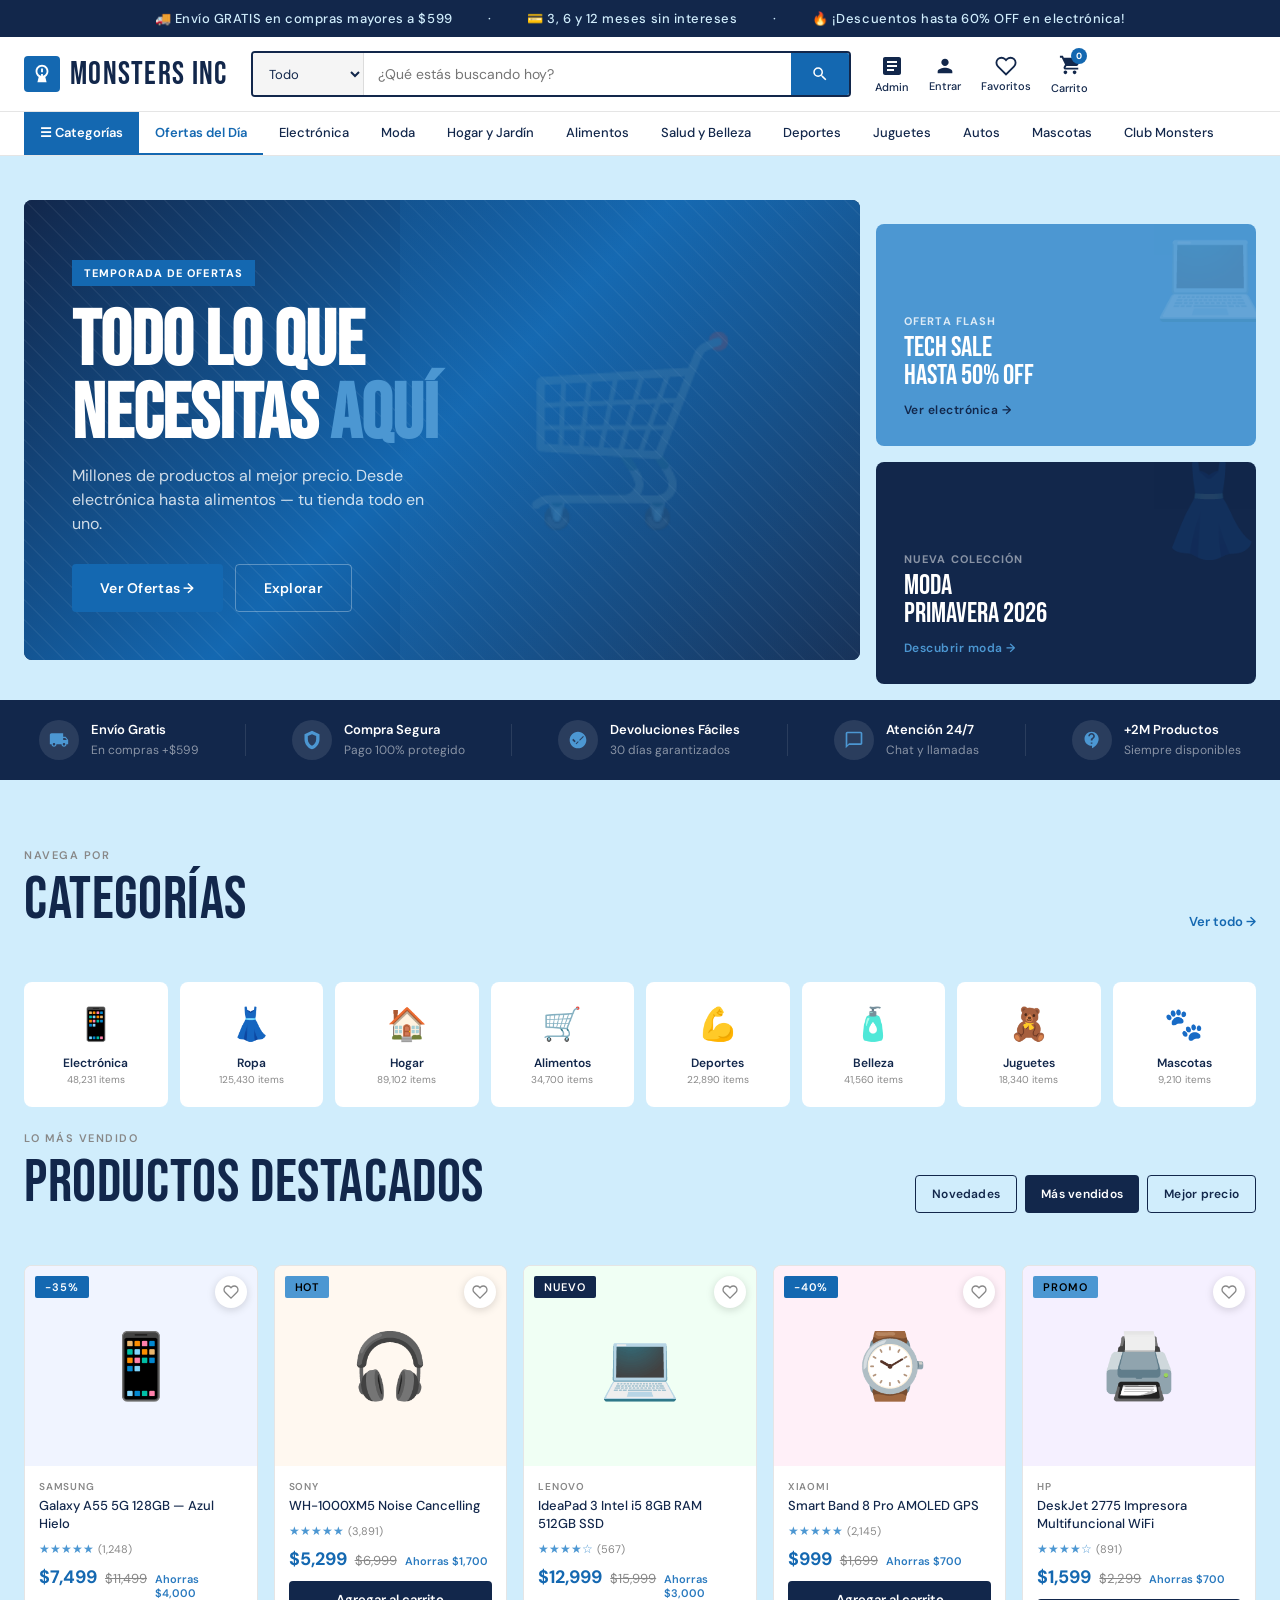
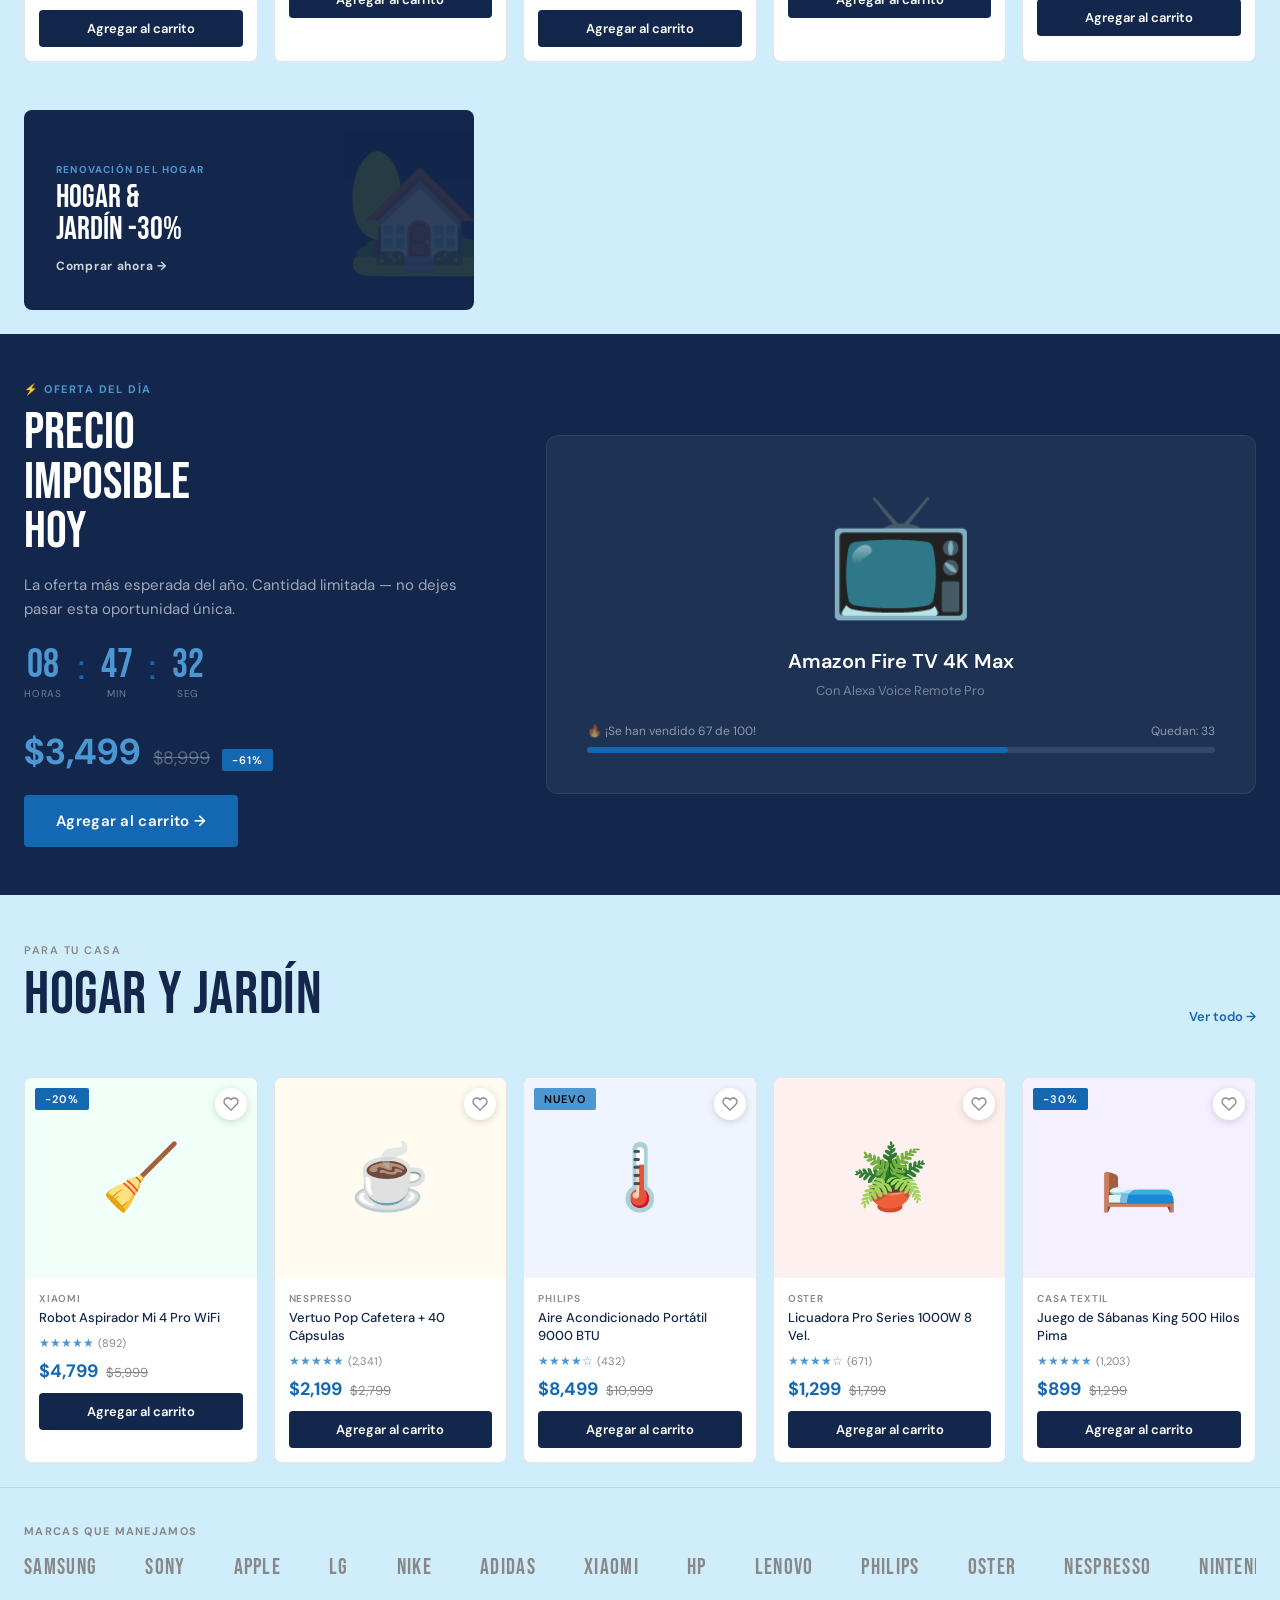
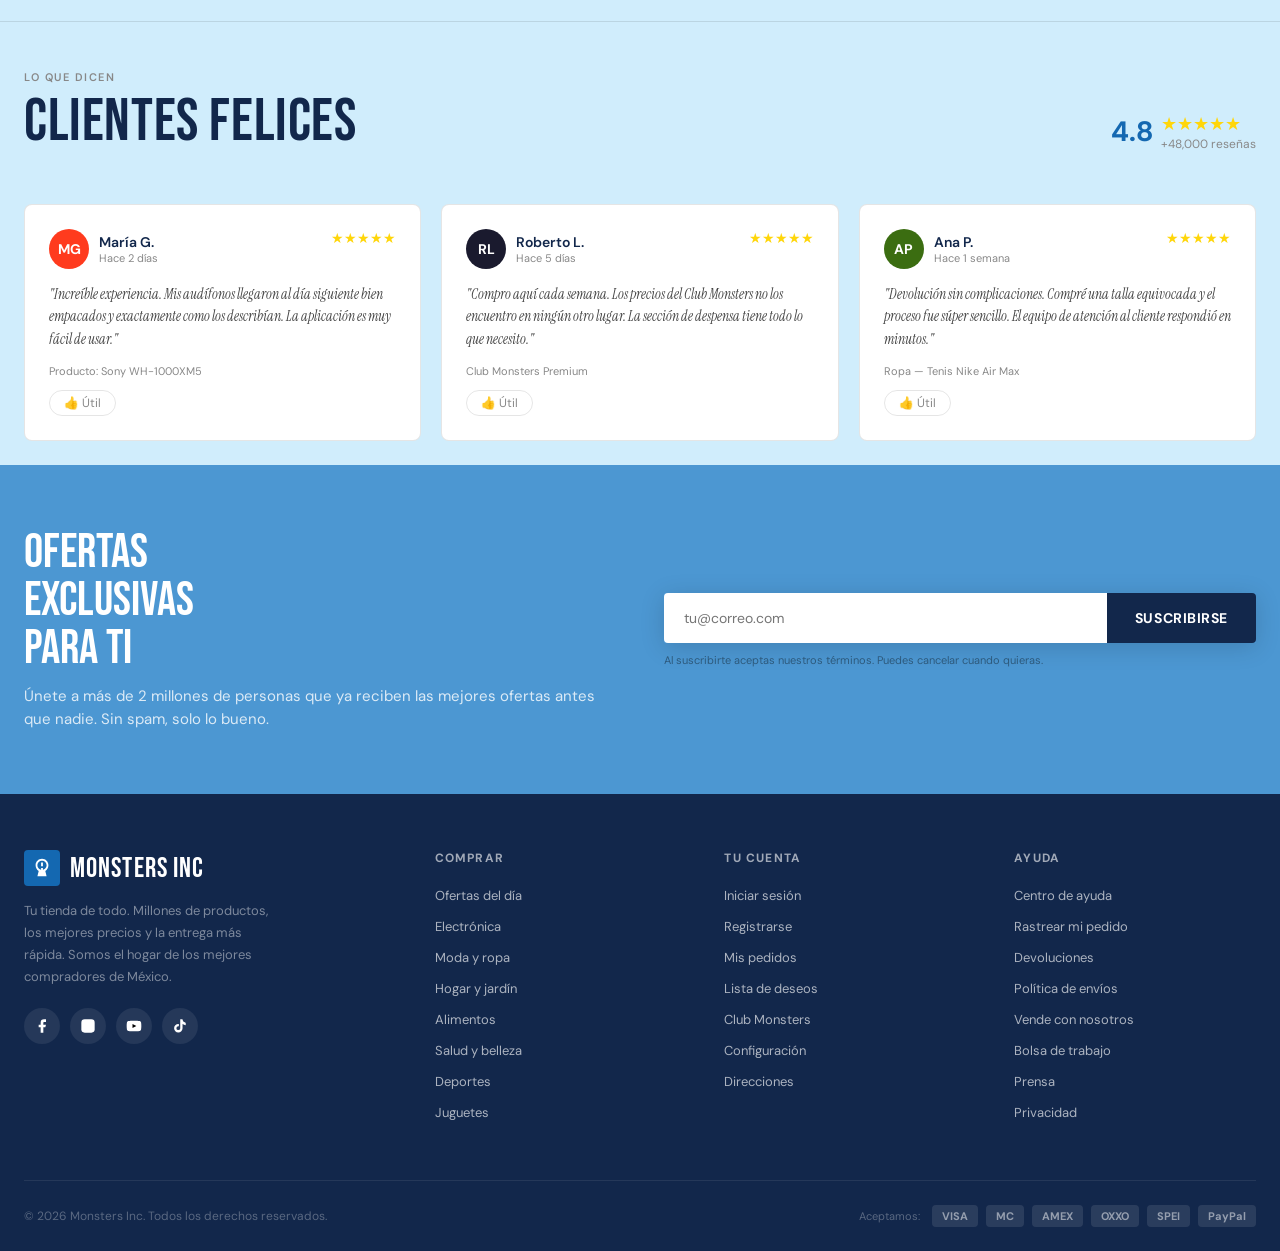
==== tienda-de-Monsters-Inc/index.html @ 9a4a6948 "ajusto proyectos a base central" ====
<!DOCTYPE html>
<html lang="es">
<head>
<meta charset="UTF-8">
<meta name="viewport" content="width=device-width, initial-scale=1.0">
<title>Monsters Inc — Tu tienda de todo</title>
<link href="https://fonts.googleapis.com/css2?family=Bebas+Neue&family=DM+Sans:wght@300;400;500;600&family=Instrument+Serif:ital@0;1&display=swap" rel="stylesheet">
<link rel="stylesheet" href="estilo.css">
</head>
<body>

<!-- ANNOUNCEMENT -->
<div class="announcement-bar">
  <span>🚚 Envío GRATIS en compras mayores a $599</span>
  <span>·</span>
  <span>💳 3, 6 y 12 meses sin intereses</span>
  <span>·</span>
  <span>🔥 ¡Descuentos hasta 60% OFF en electrónica!</span>
</div>

<!-- HEADER -->
<header>
  <div class="container">
    <div class="nav-top">
      <a href="#" class="logo">
        <div class="logo-icon">
          <svg viewBox="0 0 24 24" xmlns="http://www.w3.org/2000/svg">
            <path d="M12 2C8.13 2 5 5.13 5 9c0 2.61 1.36 4.9 3.4 6.22L7 21h10l-1.4-5.78C17.64 13.9 19 11.61 19 9c0-3.87-3.13-7-7-7zm0 2c2.76 0 5 2.24 5 5s-2.24 5-5 5-5-2.24-5-5 2.24-5 5-5zm-1 8h2v2h-2zm0-6h2v4h-2z"/>
          </svg>
        </div>
        MONSTERS INC
      </a>
      <div class="search-bar">
        <select>
          <option>Todo</option>
          <option>Electrónica</option>
          <option>Ropa</option>
          <option>Hogar</option>
          <option>Alimentos</option>
          <option>Deportes</option>
        </select>
        <input type="text" placeholder="¿Qué estás buscando hoy?">
        <button>
          <svg viewBox="0 0 24 24" xmlns="http://www.w3.org/2000/svg">
            <path d="M15.5 14h-.79l-.28-.27A6.471 6.471 0 0 0 16 9.5 6.5 6.5 0 1 0 9.5 16c1.61 0 3.09-.59 4.23-1.57l.27.28v.79l5 4.99L20.49 19l-4.99-5zm-6 0C7.01 14 5 11.99 5 9.5S7.01 5 9.5 5 14 7.01 14 9.5 11.99 14 9.5 14z"/>
          </svg>
        </button>
      </div>
      <div class="nav-actions">
        <a href="sistema_interno.php" class="nav-action" style="text-decoration:none;color:inherit;">
          <svg viewBox="0 0 24 24" fill="currentColor" style="width:24px;height:24px;"><path d="M19 3H5c-1.1 0-2 .9-2 2v14c0 1.1.9 2 2 2h14c1.1 0 2-.9 2-2V5c0-1.1-.9-2-2-2zm-5 14H7v-2h7v2zm3-4H7v-2h10v2zm0-4H7V7h10v2z"/></svg>
          <span>Admin</span>
        </a>
        <div class="nav-action" onclick="showToast('Iniciando sesión...')">
          <svg viewBox="0 0 24 24" fill="currentColor"><path d="M12 12c2.21 0 4-1.79 4-4s-1.79-4-4-4-4 1.79-4 4 1.79 4 4 4zm0 2c-2.67 0-8 1.34-8 4v2h16v-2c0-2.66-5.33-4-8-4z"/></svg>
          <span>Entrar</span>
        </div>
        <div class="nav-action" onclick="openWishlist()">
          <svg viewBox="0 0 24 24" fill="none" stroke="currentColor" stroke-width="2"><path d="M20.84 4.61a5.5 5.5 0 0 0-7.78 0L12 5.67l-1.06-1.06a5.5 5.5 0 0 0-7.78 7.78l1.06 1.06L12 21.23l7.78-7.78 1.06-1.06a5.5 5.5 0 0 0 0-7.78z"/></svg>
          <span>Favoritos</span>
        </div>
        <div class="nav-action cart-badge" onclick="openCart()">
          <div style="position:relative">
            <svg viewBox="0 0 24 24" fill="currentColor"><path d="M7 18c-1.1 0-1.99.9-1.99 2S5.9 22 7 22s2-.9 2-2-.9-2-2-2zM1 2v2h2l3.6 7.59-1.35 2.45c-.16.28-.25.61-.25.96C5 16.1 5.9 17 7 17h14v-2H7.42c-.14 0-.25-.11-.25-.25l.03-.12.9-1.63H19c.75 0 1.41-.41 1.75-1.03l3.58-6.49A1 1 0 0 0 23.46 4H5.21l-.94-2H1zm16 16c-1.1 0-1.99.9-1.99 2s.89 2 1.99 2 2-.9 2-2-.9-2-2-2z"/></svg>
            <div class="badge" id="cart-count">3</div>
          </div>
          <span>Carrito</span>
        </div>
      </div>
    </div>
  </div>
  <div class="nav-bottom">
    <div class="container">
      <nav class="nav-cats">
        <a class="nav-cat nav-cat-all" href="#">☰ Categorías</a>
        <a class="nav-cat active" href="#">Ofertas del Día</a>
        <a class="nav-cat" href="#">Electrónica</a>
        <a class="nav-cat" href="#">Moda</a>
        <a class="nav-cat" href="#">Hogar y Jardín</a>
        <a class="nav-cat" href="#">Alimentos</a>
        <a class="nav-cat" href="#">Salud y Belleza</a>
        <a class="nav-cat" href="#">Deportes</a>
        <a class="nav-cat" href="#">Juguetes</a>
        <a class="nav-cat" href="#">Autos</a>
        <a class="nav-cat" href="#">Mascotas</a>
        <a class="nav-cat" href="#">Club Monsters</a>
      </nav>
    </div>
  </div>
</header>

<!-- HERO -->
<main>
<section class="section" style="padding-top:24px; padding-bottom:0">
  <div class="container">
    <div class="hero">
      <div class="hero-main">
        <div class="hero-bg"></div>
        <div class="hero-pattern"></div>
        <div class="hero-img-placeholder">
          <span class="big-icon">🛒</span>
        </div>
        <div class="hero-content">
          <div class="hero-tag">Temporada de Ofertas</div>
          <h1 class="hero-title">TODO LO QUE<br>NECESITAS <em>AQUÍ</em></h1>
          <p class="hero-sub">Millones de productos al mejor precio. Desde electrónica hasta alimentos — tu tienda todo en uno.</p>
          <div class="hero-cta">
            <a href="#" class="btn btn-primary">Ver Ofertas →</a>
            <a href="#" class="btn btn-outline" style="color:#fff;border-color:rgba(255,255,255,.3)">Explorar</a>
          </div>
        </div>
      </div>
      <div class="hero-sidebar">
        <div class="hero-card hero-card-1">
          <div class="card-deco">💻</div>
          <div class="card-label">Oferta Flash</div>
          <div class="card-title">TECH SALE<br>HASTA 50% OFF</div>
          <a href="#" class="card-link">Ver electrónica →</a>
        </div>
        <div class="hero-card hero-card-2">
          <div class="card-deco">👗</div>
          <div class="card-label">Nueva Colección</div>
          <div class="card-title">MODA<br>PRIMAVERA 2026</div>
          <a href="#" class="card-link" style="color:var(--accent2)">Descubrir moda →</a>
        </div>
      </div>
    </div>
  </div>
</section>

<!-- STATS -->
<div class="stats-bar">
  <div class="container">
    <div class="stat-item">
      <div class="stat-icon"><svg viewBox="0 0 24 24"><path d="M20 8h-3V4H3c-1.1 0-2 .9-2 2v11h2c0 1.66 1.34 3 3 3s3-1.34 3-3h6c0 1.66 1.34 3 3 3s3-1.34 3-3h2v-5l-3-4zM6 18.5c-.83 0-1.5-.67-1.5-1.5s.67-1.5 1.5-1.5 1.5.67 1.5 1.5-.67 1.5-1.5 1.5zm13.5-9l1.96 2.5H17V9.5h2.5zm-1.5 9c-.83 0-1.5-.67-1.5-1.5s.67-1.5 1.5-1.5 1.5.67 1.5 1.5-.67 1.5-1.5 1.5z"/></svg></div>
      <div class="stat-text"><strong>Envío Gratis</strong><span>En compras +$599</span></div>
    </div>
    <div class="stat-divider"></div>
    <div class="stat-item">
      <div class="stat-icon"><svg viewBox="0 0 24 24"><path d="M12 1L3 5v6c0 5.55 3.84 10.74 9 12 5.16-1.26 9-6.45 9-12V5l-9-4zm0 4l5 2.18V11c0 3.5-2.33 6.79-5 7.93-2.67-1.14-5-4.43-5-7.93V7.18L12 5z"/></svg></div>
      <div class="stat-text"><strong>Compra Segura</strong><span>Pago 100% protegido</span></div>
    </div>
    <div class="stat-divider"></div>
    <div class="stat-item">
      <div class="stat-icon"><svg viewBox="0 0 24 24"><path d="M19 6.41L17.59 5 12 10.59 6.41 5 5 6.41 10.59 12 5 17.59 6.41 19 12 13.41 17.59 19 19 17.59 13.41 12z"/><path d="M12 2C6.48 2 2 6.48 2 12s4.48 10 10 10 10-4.48 10-10S17.52 2 12 2zm-2 15l-5-5 1.41-1.41L10 14.17l7.59-7.59L19 8l-9 9z"/></svg></div>
      <div class="stat-text"><strong>Devoluciones Fáciles</strong><span>30 días garantizados</span></div>
    </div>
    <div class="stat-divider"></div>
    <div class="stat-item">
      <div class="stat-icon"><svg viewBox="0 0 24 24"><path d="M20 2H4c-1.1 0-2 .9-2 2v18l4-4h14c1.1 0 2-.9 2-2V4c0-1.1-.9-2-2-2zm0 14H6l-2 2V4h16v12z"/></svg></div>
      <div class="stat-text"><strong>Atención 24/7</strong><span>Chat y llamadas</span></div>
    </div>
    <div class="stat-divider"></div>
    <div class="stat-item">
      <div class="stat-icon"><svg viewBox="0 0 24 24"><path d="M11.5 2C6.81 2 3 5.81 3 10.5S6.81 19 11.5 19h.5v3c4.86-2.34 8-7 8-11.5C20 5.81 16.19 2 11.5 2zm1 14.5h-2V15h2v1.5zm0-4h-2c0-3.25 3-3 3-5 0-1.1-.9-2-2-2s-2 .9-2 2h-2c0-2.21 1.79-4 4-4s4 1.79 4 4c0 2.5-3 2.75-3 5z"/></svg></div>
      <div class="stat-text"><strong>+2M Productos</strong><span>Siempre disponibles</span></div>
    </div>
  </div>
</div>

<!-- CATEGORIES -->
<section class="section">
  <div class="container">
    <div class="section-header">
      <div>
        <div class="section-label">Navega por</div>
        <div class="section-title">CATEGORÍAS</div>
      </div>
      <a href="#" class="view-all">Ver todo →</a>
    </div>
    <div class="cats-grid">
      <div class="cat-card"><div class="cat-icon">📱</div><div class="cat-name">Electrónica</div><div class="cat-count">48,231 items</div></div>
      <div class="cat-card"><div class="cat-icon">👗</div><div class="cat-name">Ropa</div><div class="cat-count">125,430 items</div></div>
      <div class="cat-card"><div class="cat-icon">🏠</div><div class="cat-name">Hogar</div><div class="cat-count">89,102 items</div></div>
      <div class="cat-card"><div class="cat-icon">🛒</div><div class="cat-name">Alimentos</div><div class="cat-count">34,700 items</div></div>
      <div class="cat-card"><div class="cat-icon">💪</div><div class="cat-name">Deportes</div><div class="cat-count">22,890 items</div></div>
      <div class="cat-card"><div class="cat-icon">🧴</div><div class="cat-name">Belleza</div><div class="cat-count">41,560 items</div></div>
      <div class="cat-card"><div class="cat-icon">🧸</div><div class="cat-name">Juguetes</div><div class="cat-count">18,340 items</div></div>
      <div class="cat-card"><div class="cat-icon">🐾</div><div class="cat-name">Mascotas</div><div class="cat-count">9,210 items</div></div>
    </div>
  </div>
</section>

<!-- PRODUCTS - Destacados -->
<section class="section" style="padding-top:0">
  <div class="container">
    <div class="section-header">
      <div>
        <div class="section-label">Lo más vendido</div>
        <div class="section-title">PRODUCTOS DESTACADOS</div>
      </div>
      <div style="display:flex;gap:8px">
        <button class="btn btn-outline" style="padding:10px 16px;font-size:12px">Novedades</button>
        <button class="btn btn-dark" style="padding:10px 16px;font-size:12px">Más vendidos</button>
        <button class="btn btn-outline" style="padding:10px 16px;font-size:12px">Mejor precio</button>
      </div>
    </div>
    <div class="products-grid">

      <div class="product-card">
        <div class="product-img" style="background:#f0f4ff">
          <div class="product-badges"><span class="tag tag-red">-35%</span></div>
          <div class="product-wishlist"><svg viewBox="0 0 24 24" stroke-width="2"><path d="M20.84 4.61a5.5 5.5 0 0 0-7.78 0L12 5.67l-1.06-1.06a5.5 5.5 0 0 0-7.78 7.78l1.06 1.06L12 21.23l7.78-7.78 1.06-1.06a5.5 5.5 0 0 0 0-7.78z"/></svg></div>
          <span class="p-icon">📱</span>
        </div>
        <div class="product-info">
          <div class="product-brand">Samsung</div>
          <div class="product-name">Galaxy A55 5G 128GB — Azul Hielo</div>
          <div class="product-stars"><span class="stars">★★★★★</span><span class="star-count">(1,248)</span></div>
          <div class="product-price"><span class="price-now">$7,499</span><span class="price-was">$11,499</span><span class="price-save">Ahorras $4,000</span></div>
          <button class="product-add" onclick="addToCart('Galaxy A55 5G')">Agregar al carrito</button>
        </div>
      </div>

      <div class="product-card">
        <div class="product-img" style="background:#fff8f0">
          <div class="product-badges"><span class="tag tag-yellow">HOT</span></div>
          <div class="product-wishlist"><svg viewBox="0 0 24 24" stroke-width="2"><path d="M20.84 4.61a5.5 5.5 0 0 0-7.78 0L12 5.67l-1.06-1.06a5.5 5.5 0 0 0-7.78 7.78l1.06 1.06L12 21.23l7.78-7.78 1.06-1.06a5.5 5.5 0 0 0 0-7.78z"/></svg></div>
          <span class="p-icon">🎧</span>
        </div>
        <div class="product-info">
          <div class="product-brand">Sony</div>
          <div class="product-name">WH-1000XM5 Noise Cancelling</div>
          <div class="product-stars"><span class="stars">★★★★★</span><span class="star-count">(3,891)</span></div>
          <div class="product-price"><span class="price-now">$5,299</span><span class="price-was">$6,999</span><span class="price-save">Ahorras $1,700</span></div>
          <button class="product-add" onclick="addToCart('Sony WH-1000XM5')">Agregar al carrito</button>
        </div>
      </div>

      <div class="product-card">
        <div class="product-img" style="background:#f0fff4">
          <div class="product-badges"><span class="tag tag-dark">NUEVO</span></div>
          <div class="product-wishlist"><svg viewBox="0 0 24 24" stroke-width="2"><path d="M20.84 4.61a5.5 5.5 0 0 0-7.78 0L12 5.67l-1.06-1.06a5.5 5.5 0 0 0-7.78 7.78l1.06 1.06L12 21.23l7.78-7.78 1.06-1.06a5.5 5.5 0 0 0 0-7.78z"/></svg></div>
          <span class="p-icon">💻</span>
        </div>
        <div class="product-info">
          <div class="product-brand">Lenovo</div>
          <div class="product-name">IdeaPad 3 Intel i5 8GB RAM 512GB SSD</div>
          <div class="product-stars"><span class="stars">★★★★☆</span><span class="star-count">(567)</span></div>
          <div class="product-price"><span class="price-now">$12,999</span><span class="price-was">$15,999</span><span class="price-save">Ahorras $3,000</span></div>
          <button class="product-add" onclick="addToCart('Lenovo IdeaPad 3')">Agregar al carrito</button>
        </div>
      </div>

      <div class="product-card">
        <div class="product-img" style="background:#fff0f8">
          <div class="product-badges"><span class="tag tag-red">-40%</span></div>
          <div class="product-wishlist"><svg viewBox="0 0 24 24" stroke-width="2"><path d="M20.84 4.61a5.5 5.5 0 0 0-7.78 0L12 5.67l-1.06-1.06a5.5 5.5 0 0 0-7.78 7.78l1.06 1.06L12 21.23l7.78-7.78 1.06-1.06a5.5 5.5 0 0 0 0-7.78z"/></svg></div>
          <span class="p-icon">⌚</span>
        </div>
        <div class="product-info">
          <div class="product-brand">Xiaomi</div>
          <div class="product-name">Smart Band 8 Pro AMOLED GPS</div>
          <div class="product-stars"><span class="stars">★★★★★</span><span class="star-count">(2,145)</span></div>
          <div class="product-price"><span class="price-now">$999</span><span class="price-was">$1,699</span><span class="price-save">Ahorras $700</span></div>
          <button class="product-add" onclick="addToCart('Xiaomi Smart Band 8')">Agregar al carrito</button>
        </div>
      </div>

      <div class="product-card">
        <div class="product-img" style="background:#f5f0ff">
          <div class="product-badges"><span class="tag tag-yellow">PROMO</span></div>
          <div class="product-wishlist"><svg viewBox="0 0 24 24" stroke-width="2"><path d="M20.84 4.61a5.5 5.5 0 0 0-7.78 0L12 5.67l-1.06-1.06a5.5 5.5 0 0 0-7.78 7.78l1.06 1.06L12 21.23l7.78-7.78 1.06-1.06a5.5 5.5 0 0 0 0-7.78z"/></svg></div>
          <span class="p-icon">🖨️</span>
        </div>
        <div class="product-info">
          <div class="product-brand">HP</div>
          <div class="product-name">DeskJet 2775 Impresora Multifuncional WiFi</div>
          <div class="product-stars"><span class="stars">★★★★☆</span><span class="star-count">(891)</span></div>
          <div class="product-price"><span class="price-now">$1,599</span><span class="price-was">$2,299</span><span class="price-save">Ahorras $700</span></div>
          <button class="product-add" onclick="addToCart('HP DeskJet 2775')">Agregar al carrito</button>
        </div>
      </div>

    </div>
  </div>
</section>

<!-- PROMO BANNERS -->
<section class="section" style="padding-top:0">
  <div class="container">
    <div class="promo-grid">
      <div class="promo-card promo-card-1">
        <div class="promo-deco">🏡</div>
        <div class="promo-tag">Renovación del Hogar</div>
        <div class="promo-title">HOGAR &<br>JARDÍN -30%</div>
        <a href="#" class="promo-link">Comprar ahora →</a>
      </div>
      <div class="promo-card promo-card-2">
        <div class="promo-deco">👟</div>
        <div class="promo-tag">Temporada Activa</div>
        <div class="promo-title">DEPORTES<br>-25% HOY</div>
        <a href="#" class="promo-link">Ver colección →</a>
      </div>
      <div class="promo-card promo-card-3">
        <div class="promo-deco">🍔</div>
        <div class="promo-tag">Club Monsters</div>
        <div class="promo-title">DESPENSA<br>2x1 GRANOS</div>
        <a href="#" class="promo-link">Activar beneficio →</a>
      </div>
    </div>
  </div>
</section>

<!-- DEAL OF THE DAY -->
<div class="deal-section">
  <div class="container">
    <div class="deal-inner">
      <div class="deal-left">
        <div class="deal-label">⚡ Oferta del Día</div>
        <div class="deal-title">PRECIO<br>IMPOSIBLE<br>HOY</div>
        <div class="deal-desc">La oferta más esperada del año. Cantidad limitada — no dejes pasar esta oportunidad única.</div>
        <div class="deal-timer">
          <div class="timer-unit"><div class="timer-num" id="t-h">08</div><div class="timer-label">horas</div></div>
          <div class="timer-sep">:</div>
          <div class="timer-unit"><div class="timer-num" id="t-m">47</div><div class="timer-label">min</div></div>
          <div class="timer-sep">:</div>
          <div class="timer-unit"><div class="timer-num" id="t-s">33</div><div class="timer-label">seg</div></div>
        </div>
        <div class="deal-price">
          <span class="deal-price-now">$3,499</span>
          <span class="deal-price-was">$8,999</span>
          <span class="tag tag-red">-61%</span>
        </div>
        <button class="btn btn-primary" style="font-size:15px;padding:16px 32px" onclick="addToCart('Fire TV 4K Max')">Agregar al carrito →</button>
      </div>
      <div class="deal-product">
        <div class="deal-img">📺</div>
        <div class="deal-product-name">Amazon Fire TV 4K Max</div>
        <div class="deal-product-brand">Con Alexa Voice Remote Pro</div>
        <div class="deal-progress">
          <div class="progress-info"><span>🔥 ¡Se han vendido 67 de 100!</span><span>Quedan: 33</span></div>
          <div class="progress-bar"><div class="progress-fill"></div></div>
        </div>
      </div>
    </div>
  </div>
</div>

<!-- MORE PRODUCTS - Hogar -->
<section class="section">
  <div class="container">
    <div class="section-header">
      <div>
        <div class="section-label">Para tu casa</div>
        <div class="section-title">HOGAR Y JARDÍN</div>
      </div>
      <a href="#" class="view-all">Ver todo →</a>
    </div>
    <div class="products-grid">
      <div class="product-card">
        <div class="product-img" style="background:#f0fff8"><div class="product-badges"><span class="tag tag-red">-20%</span></div><div class="product-wishlist"><svg viewBox="0 0 24 24" stroke-width="2"><path d="M20.84 4.61a5.5 5.5 0 0 0-7.78 0L12 5.67l-1.06-1.06a5.5 5.5 0 0 0-7.78 7.78l1.06 1.06L12 21.23l7.78-7.78 1.06-1.06a5.5 5.5 0 0 0 0-7.78z"/></svg></div><span class="p-icon">🧹</span></div>
        <div class="product-info"><div class="product-brand">Xiaomi</div><div class="product-name">Robot Aspirador Mi 4 Pro WiFi</div><div class="product-stars"><span class="stars">★★★★★</span><span class="star-count">(892)</span></div><div class="product-price"><span class="price-now">$4,799</span><span class="price-was">$5,999</span></div><button class="product-add" onclick="addToCart('Xiaomi Robot Aspirador')">Agregar al carrito</button></div>
      </div>
      <div class="product-card">
        <div class="product-img" style="background:#fffbf0"><div class="product-wishlist"><svg viewBox="0 0 24 24" stroke-width="2"><path d="M20.84 4.61a5.5 5.5 0 0 0-7.78 0L12 5.67l-1.06-1.06a5.5 5.5 0 0 0-7.78 7.78l1.06 1.06L12 21.23l7.78-7.78 1.06-1.06a5.5 5.5 0 0 0 0-7.78z"/></svg></div><span class="p-icon">☕</span></div>
        <div class="product-info"><div class="product-brand">Nespresso</div><div class="product-name">Vertuo Pop Cafetera + 40 Cápsulas</div><div class="product-stars"><span class="stars">★★★★★</span><span class="star-count">(2,341)</span></div><div class="product-price"><span class="price-now">$2,199</span><span class="price-was">$2,799</span></div><button class="product-add" onclick="addToCart('Nespresso Vertuo Pop')">Agregar al carrito</button></div>
      </div>
      <div class="product-card">
        <div class="product-img" style="background:#f0f4ff"><div class="product-badges"><span class="tag tag-yellow">NUEVO</span></div><div class="product-wishlist"><svg viewBox="0 0 24 24" stroke-width="2"><path d="M20.84 4.61a5.5 5.5 0 0 0-7.78 0L12 5.67l-1.06-1.06a5.5 5.5 0 0 0-7.78 7.78l1.06 1.06L12 21.23l7.78-7.78 1.06-1.06a5.5 5.5 0 0 0 0-7.78z"/></svg></div><span class="p-icon">🌡️</span></div>
        <div class="product-info"><div class="product-brand">Philips</div><div class="product-name">Aire Acondicionado Portátil 9000 BTU</div><div class="product-stars"><span class="stars">★★★★☆</span><span class="star-count">(432)</span></div><div class="product-price"><span class="price-now">$8,499</span><span class="price-was">$10,999</span></div><button class="product-add" onclick="addToCart('Philips Aire Portátil')">Agregar al carrito</button></div>
      </div>
      <div class="product-card">
        <div class="product-img" style="background:#fff0f0"><div class="product-wishlist"><svg viewBox="0 0 24 24" stroke-width="2"><path d="M20.84 4.61a5.5 5.5 0 0 0-7.78 0L12 5.67l-1.06-1.06a5.5 5.5 0 0 0-7.78 7.78l1.06 1.06L12 21.23l7.78-7.78 1.06-1.06a5.5 5.5 0 0 0 0-7.78z"/></svg></div><span class="p-icon">🪴</span></div>
        <div class="product-info"><div class="product-brand">Oster</div><div class="product-name">Licuadora Pro Series 1000W 8 Vel.</div><div class="product-stars"><span class="stars">★★★★☆</span><span class="star-count">(671)</span></div><div class="product-price"><span class="price-now">$1,299</span><span class="price-was">$1,799</span></div><button class="product-add" onclick="addToCart('Oster Licuadora Pro')">Agregar al carrito</button></div>
      </div>
      <div class="product-card">
        <div class="product-img" style="background:#f5f0ff"><div class="product-badges"><span class="tag tag-red">-30%</span></div><div class="product-wishlist"><svg viewBox="0 0 24 24" stroke-width="2"><path d="M20.84 4.61a5.5 5.5 0 0 0-7.78 0L12 5.67l-1.06-1.06a5.5 5.5 0 0 0-7.78 7.78l1.06 1.06L12 21.23l7.78-7.78 1.06-1.06a5.5 5.5 0 0 0 0-7.78z"/></svg></div><span class="p-icon">🛏️</span></div>
        <div class="product-info"><div class="product-brand">Casa Textil</div><div class="product-name">Juego de Sábanas King 500 Hilos Pima</div><div class="product-stars"><span class="stars">★★★★★</span><span class="star-count">(1,203)</span></div><div class="product-price"><span class="price-now">$899</span><span class="price-was">$1,299</span></div><button class="product-add" onclick="addToCart('Sábanas King 500 Hilos')">Agregar al carrito</button></div>
      </div>
    </div>
  </div>
</section>

<!-- BRANDS -->
<div class="brands-strip">
  <div class="container">
    <div style="font-size:11px;font-weight:700;letter-spacing:.12em;color:var(--muted);margin-bottom:16px;text-transform:uppercase">Marcas que manejamos</div>
    <div class="brands-scroll">
      <span class="brand-item">SAMSUNG</span>
      <span class="brand-item">SONY</span>
      <span class="brand-item">APPLE</span>
      <span class="brand-item">LG</span>
      <span class="brand-item">NIKE</span>
      <span class="brand-item">ADIDAS</span>
      <span class="brand-item">XIAOMI</span>
      <span class="brand-item">HP</span>
      <span class="brand-item">LENOVO</span>
      <span class="brand-item">PHILIPS</span>
      <span class="brand-item">OSTER</span>
      <span class="brand-item">NESPRESSO</span>
      <span class="brand-item">NINTENDO</span>
      <span class="brand-item">LEGO</span>
    </div>
  </div>
</div>

<!-- REVIEWS -->
<section class="section">
  <div class="container">
    <div class="section-header">
      <div>
        <div class="section-label">Lo que dicen</div>
        <div class="section-title">CLIENTES FELICES</div>
      </div>
      <div style="display:flex;align-items:center;gap:8px">
        <span style="font-size:28px;font-weight:700;color:var(--accent)">4.8</span>
        <div><div style="color:#FFD60A;font-size:18px">★★★★★</div><div style="font-size:12px;color:var(--muted)">+48,000 reseñas</div></div>
      </div>
    </div>
    <div class="reviews-grid">
      <div class="review-card">
        <div class="review-header">
          <div class="reviewer">
            <div class="reviewer-avatar" style="background:#FF3B1E">MG</div>
            <div><div class="reviewer-name">María G.</div><div class="reviewer-date">Hace 2 días</div></div>
          </div>
          <div style="color:#FFD60A;font-size:14px">★★★★★</div>
        </div>
        <div class="review-text">"Increíble experiencia. Mis audífonos llegaron al día siguiente bien empacados y exactamente como los describían. La aplicación es muy fácil de usar."</div>
        <div class="review-product">Producto: Sony WH-1000XM5</div>
      </div>
      <div class="review-card">
        <div class="review-header">
          <div class="reviewer">
            <div class="reviewer-avatar" style="background:#1a1a2e">RL</div>
            <div><div class="reviewer-name">Roberto L.</div><div class="reviewer-date">Hace 5 días</div></div>
          </div>
          <div style="color:#FFD60A;font-size:14px">★★★★★</div>
        </div>
        <div class="review-text">"Compro aquí cada semana. Los precios del Club Monsters no los encuentro en ningún otro lugar. La sección de despensa tiene todo lo que necesito."</div>
        <div class="review-product">Club Monsters Premium</div>
      </div>
      <div class="review-card">
        <div class="review-header">
          <div class="reviewer">
            <div class="reviewer-avatar" style="background:#3B6D11">AP</div>
            <div><div class="reviewer-name">Ana P.</div><div class="reviewer-date">Hace 1 semana</div></div>
          </div>
          <div style="color:#FFD60A;font-size:14px">★★★★★</div>
        </div>
        <div class="review-text">"Devolución sin complicaciones. Compré una talla equivocada y el proceso fue súper sencillo. El equipo de atención al cliente respondió en minutos."</div>
        <div class="review-product">Ropa — Tenis Nike Air Max</div>
      </div>
    </div>
  </div>
</section>

<!-- NEWSLETTER -->
<div class="newsletter">
  <div class="container">
    <div class="newsletter-inner">
      <div>
        <div class="newsletter-title">OFERTAS<br>EXCLUSIVAS<br>PARA TI</div>
        <p class="newsletter-sub">Únete a más de 2 millones de personas que ya reciben las mejores ofertas antes que nadie. Sin spam, solo lo bueno.</p>
      </div>
      <div>
        <div class="newsletter-form">
          <input class="newsletter-input" type="email" placeholder="tu@correo.com">
          <button class="newsletter-btn" onclick="showToast('¡Te has suscrito exitosamente! 🎉')">SUSCRIBIRSE</button>
        </div>
        <p style="font-size:11px;color:rgba(0,0,0,.4);margin-top:10px">Al suscribirte aceptas nuestros términos. Puedes cancelar cuando quieras.</p>
      </div>
    </div>
  </div>
</div>

<!-- FOOTER -->
<footer>
  <div class="container">
    <div class="footer-top">
      <div class="footer-brand">
        <div class="logo" style="margin-bottom:14px">
          <div class="logo-icon"><svg viewBox="0 0 24 24" fill="white"><path d="M12 2C8.13 2 5 5.13 5 9c0 2.61 1.36 4.9 3.4 6.22L7 21h10l-1.4-5.78C17.64 13.9 19 11.61 19 9c0-3.87-3.13-7-7-7zm0 2c2.76 0 5 2.24 5 5s-2.24 5-5 5-5-2.24-5-5 2.24-5 5-5zm-1 8h2v2h-2zm0-6h2v4h-2z"/></svg></div>
          MONSTERS INC
        </div>
        <p>Tu tienda de todo. Millones de productos, los mejores precios y la entrega más rápida. Somos el hogar de los mejores compradores de México.</p>
        <div class="footer-social">
          <div class="social-btn"><svg viewBox="0 0 24 24"><path d="M18 2h-3a5 5 0 0 0-5 5v3H7v4h3v8h4v-8h3l1-4h-4V7a1 1 0 0 1 1-1h3z"/></svg></div>
          <div class="social-btn"><svg viewBox="0 0 24 24"><rect x="2" y="2" width="20" height="20" rx="5" ry="5"/><path d="M16 11.37A4 4 0 1 1 12.63 8 4 4 0 0 1 16 11.37z" fill="none" stroke="white" stroke-width="2"/><line x1="17.5" y1="6.5" x2="17.51" y2="6.5" stroke="white" stroke-width="2"/></svg></div>
          <div class="social-btn"><svg viewBox="0 0 24 24"><path d="M22.54 6.42a2.78 2.78 0 0 0-1.95-1.95C18.88 4 12 4 12 4s-6.88 0-8.59.46a2.78 2.78 0 0 0-1.95 1.95A29 29 0 0 0 1 12a29 29 0 0 0 .46 5.58A2.78 2.78 0 0 0 3.41 19.54C5.12 20 12 20 12 20s6.88 0 8.59-.46a2.78 2.78 0 0 0 1.95-1.95A29 29 0 0 0 23 12a29 29 0 0 0-.46-5.58z"/><polygon points="9.75 15.02 15.5 12 9.75 8.98 9.75 15.02" fill="black"/></svg></div>
          <div class="social-btn"><svg viewBox="0 0 24 24"><path d="M19.59 6.69a4.83 4.83 0 0 1-3.77-4.25V2h-3.45v13.67a2.89 2.89 0 0 1-2.88 2.5 2.89 2.89 0 0 1-2.89-2.89 2.89 2.89 0 0 1 2.89-2.89c.28 0 .54.04.79.1V9.01a6.27 6.27 0 0 0-.79-.05 6.34 6.34 0 0 0-6.34 6.34 6.34 6.34 0 0 0 6.34 6.34 6.34 6.34 0 0 0 6.33-6.34V9.17a8.16 8.16 0 0 0 4.77 1.52V7.25a4.85 4.85 0 0 1-1-.56z"/></svg></div>
        </div>
      </div>
      <div class="footer-col">
        <h4>Comprar</h4>
        <ul>
          <li><a href="#">Ofertas del día</a></li>
          <li><a href="#">Electrónica</a></li>
          <li><a href="#">Moda y ropa</a></li>
          <li><a href="#">Hogar y jardín</a></li>
          <li><a href="#">Alimentos</a></li>
          <li><a href="#">Salud y belleza</a></li>
          <li><a href="#">Deportes</a></li>
          <li><a href="#">Juguetes</a></li>
        </ul>
      </div>
      <div class="footer-col">
        <h4>Tu Cuenta</h4>
        <ul>
          <li><a href="#">Iniciar sesión</a></li>
          <li><a href="#">Registrarse</a></li>
          <li><a href="#">Mis pedidos</a></li>
          <li><a href="#">Lista de deseos</a></li>
          <li><a href="#">Club Monsters</a></li>
          <li><a href="#">Configuración</a></li>
          <li><a href="#">Direcciones</a></li>
        </ul>
      </div>
      <div class="footer-col">
        <h4>Ayuda</h4>
        <ul>
          <li><a href="#">Centro de ayuda</a></li>
          <li><a href="#">Rastrear mi pedido</a></li>
          <li><a href="#">Devoluciones</a></li>
          <li><a href="#">Política de envíos</a></li>
          <li><a href="#">Vende con nosotros</a></li>
          <li><a href="#">Bolsa de trabajo</a></li>
          <li><a href="#">Prensa</a></li>
          <li><a href="#">Privacidad</a></li>
        </ul>
      </div>
    </div>
    <div class="footer-bottom">
      <p>© 2026 Monsters Inc. Todos los derechos reservados.</p>
      <div class="footer-payments">
        <span style="font-size:11px;color:rgba(255,255,255,.3);margin-right:4px">Aceptamos:</span>
        <div class="payment-icon">VISA</div>
        <div class="payment-icon">MC</div>
        <div class="payment-icon">AMEX</div>
        <div class="payment-icon">OXXO</div>
        <div class="payment-icon">SPEI</div>
        <div class="payment-icon">PayPal</div>
      </div>
    </div>
  </div>
</footer>
</main>

<!-- CART SIDEBAR -->
<div class="cart-overlay" id="cartOverlay" onclick="closeCart()"></div>
<div class="cart-panel" id="cartPanel">
  <div class="cart-header">
    <h2>MI CARRITO</h2>
    <button class="cart-close" onclick="closeCart()">✕</button>
  </div>
  <div class="cart-items" id="cart-items">
    <div class="cart-item">
      <div class="cart-item-img">📱</div>
      <div class="cart-item-info">
        <div class="cart-item-name">Samsung Galaxy A55 5G</div>
        <div class="cart-item-price">$7,499</div>
        <div class="cart-item-qty">
          <button class="qty-btn">−</button>
          <span class="qty-val">1</span>
          <button class="qty-btn">+</button>
        </div>
      </div>
    </div>
    <div class="cart-item">
      <div class="cart-item-img">🎧</div>
      <div class="cart-item-info">
        <div class="cart-item-name">Sony WH-1000XM5</div>
        <div class="cart-item-price">$5,299</div>
        <div class="cart-item-qty">
          <button class="qty-btn">−</button>
          <span class="qty-val">1</span>
          <button class="qty-btn">+</button>
        </div>
      </div>
    </div>
    <div class="cart-item">
      <div class="cart-item-img">⌚</div>
      <div class="cart-item-info">
        <div class="cart-item-name">Xiaomi Smart Band 8 Pro</div>
        <div class="cart-item-price">$999</div>
        <div class="cart-item-qty">
          <button class="qty-btn">−</button>
          <span class="qty-val">1</span>
          <button class="qty-btn">+</button>
        </div>
      </div>
    </div>
  </div>
  <div class="cart-footer">
    <div style="display:flex;justify-content:space-between;font-size:12px;color:var(--muted);margin-bottom:8px"><span>Subtotal</span><span>$13,797</span></div>
    <div style="display:flex;justify-content:space-between;font-size:12px;color:#16a34a;margin-bottom:12px"><span>🚚 Envío gratis</span><span>¡Lo tienes!</span></div>
    <div class="cart-total">
      <span>Total</span>
      <strong>$13,797</strong>
    </div>
    <button class="btn btn-primary" style="width:100%;justify-content:center;font-size:15px;padding:16px" onclick="showToast('Redirigiendo al pago...')">Proceder al pago →</button>
    <button class="btn btn-outline" style="width:100%;justify-content:center;margin-top:8px;font-size:13px" onclick="closeCart()">Seguir comprando</button>
  </div>
</div>

<!-- TOAST -->
<div class="toast" id="toast">
  <span class="toast-icon">✓</span>
  <span id="toast-msg">Producto agregado</span>
</div>
<script src="script.js">

</script>
</body>
</html>
---- tienda-de-Monsters-Inc/estilo.css ----
:root {
    --primary: #12274B;
    --accent: #1468B1;
    --accent2: #4C97D2;
    --surface: #D0EDFC;
    --card: #FFFFFF;
    --muted: #888;
    --border: rgba(0,0,0,0.1);
    --font-display: 'Bebas Neue', sans-serif;
    --font-body: 'DM Sans', sans-serif;
    --font-serif: 'Instrument Serif', serif;
  }
  *, *::before, *::after { box-sizing: border-box; margin: 0; padding: 0; }
  html { scroll-behavior: smooth; }
  body { font-family: var(--font-body); background: var(--surface); color: var(--primary); overflow-x: hidden; }
  a { text-decoration: none; color: inherit; }
  ul { list-style: none; }
  img { display: block; max-width: 100%; }

  /* UTILITY */
  .container { max-width: 1320px; margin: 0 auto; padding: 0 24px; }
  .btn { display: inline-flex; align-items: center; gap: 8px; padding: 14px 28px; border-radius: 4px; font-family: var(--font-body); font-weight: 600; font-size: 14px; cursor: pointer; border: none; transition: all .2s; letter-spacing: .02em; }
  .btn-primary { background: var(--accent); color: #fff; }
  .btn-primary:hover { background: #12274B; transform: translateY(-1px); }
  .btn-dark { background: var(--primary); color: #fff; }
  .btn-dark:hover { background: #2A7ABF; }
  .btn-outline { background: transparent; color: var(--primary); border: 1.5px solid var(--primary); }
  .btn-outline:hover { background: var(--primary); color: #fff; }
  .tag { display: inline-block; padding: 4px 10px; border-radius: 2px; font-size: 11px; font-weight: 600; letter-spacing: .08em; text-transform: uppercase; }
  .tag-red { background: var(--accent); color: #fff; }
  .tag-yellow { background: var(--accent2); color: #000; }
  .tag-dark { background: var(--primary); color: #fff; }
  .section-label { font-size: 11px; font-weight: 600; letter-spacing: .14em; text-transform: uppercase; color: var(--muted); margin-bottom: 8px; }
  .section-title { font-family: var(--font-display); font-size: clamp(36px, 5vw, 60px); line-height: 1; letter-spacing: .01em; }

  /* ===================== ANNOUNCEMENT BAR ===================== */
  .announcement-bar { background: var(--primary); color: var(--surface); text-align: center; padding: 10px 16px; font-size: 13px; font-weight: 500; letter-spacing: .04em; }
  .announcement-bar span { margin: 0 16px; }

  /* ===================== HEADER / NAV ===================== */
  header { background: #fff; position: sticky; top: 0; z-index: 1000; border-bottom: 1px solid var(--border); }
  .nav-top { display: flex; align-items: center; gap: 24px; padding: 14px 0; }
  .logo { font-family: var(--font-display); font-size: 32px; letter-spacing: .04em; color: var(--primary); display: flex; align-items: center; gap: 10px; flex-shrink: 0; }
  .logo-icon { width: 36px; height: 36px; background: var(--accent); border-radius: 4px; display: flex; align-items: center; justify-content: center; }
  .logo-icon svg { width: 22px; height: 22px; fill: #fff; }
  .search-bar { flex: 1; display: flex; border: 2px solid var(--primary); border-radius: 4px; overflow: hidden; max-width: 600px; }
  .search-bar select { border: none; outline: none; padding: 0 12px; font-family: var(--font-body); font-size: 13px; background: #f5f5f5; border-right: 1px solid var(--border); cursor: pointer; color: var(--primary); }
  .search-bar input { flex: 1; border: none; outline: none; padding: 12px 14px; font-family: var(--font-body); font-size: 14px; color: var(--primary); }
  .search-bar button { background: var(--accent); border: none; padding: 0 20px; cursor: pointer; display: flex; align-items: center; }
  .search-bar button svg { fill: #fff; width: 18px; height: 18px; }
  .nav-actions { display: flex; align-items: center; gap: 20px; flex-shrink: 0; }
  .nav-action { display: flex; flex-direction: column; align-items: center; gap: 2px; cursor: pointer; color: var(--primary); font-size: 11px; font-weight: 500; transition: color .2s; }
  .nav-action:hover { color: var(--accent); }
  .nav-action svg { width: 22px; height: 22px; }
  .cart-badge { position: relative; }
  .badge { position: absolute; top: -6px; right: -6px; background: var(--accent); color: #fff; font-size: 9px; font-weight: 700; width: 16px; height: 16px; border-radius: 50%; display: flex; align-items: center; justify-content: center; }
  .nav-bottom { border-top: 1px solid var(--border); }
  .nav-cats { display: flex; align-items: center; gap: 0; }
  .nav-cat { padding: 12px 16px; font-size: 13px; font-weight: 500; color: var(--primary); cursor: pointer; transition: all .15s; white-space: nowrap; border-bottom: 2px solid transparent; display: flex; align-items: center; gap: 6px; }
  .nav-cat:hover { color: var(--accent); border-bottom-color: var(--accent); }
  .nav-cat.active { color: var(--accent); border-bottom-color: var(--accent); font-weight: 600; }
  .nav-cat-all { background: var(--accent); color: #fff; font-weight: 600; }
  .nav-cat-all:hover { background: #12274B; color: #fff; border-bottom-color: transparent; }

  /* ===================== HERO ===================== */
  .hero { display: grid; grid-template-columns: 1fr 380px; gap: 16px; padding: 20px 0; }
  .hero-main { border-radius: 8px; overflow: hidden; position: relative; background: var(--primary); min-height: 460px; display: flex; flex-direction: column; justify-content: flex-end; padding: 48px; }
  .hero-bg { position: absolute; inset: 0; background: linear-gradient(135deg, #12274B 0%, #1468B1 50%, #12274B 100%); }
  .hero-pattern { position: absolute; inset: 0; opacity: .05; background-image: repeating-linear-gradient(45deg, #fff 0, #fff 1px, transparent 0, transparent 50%); background-size: 20px 20px; }
  .hero-img-placeholder { position: absolute; right: 0; top: 0; bottom: 0; width: 55%; background: linear-gradient(135deg, rgba(20,104,177,.25) 0%, rgba(76,151,210,.1) 100%); display: flex; align-items: center; justify-content: center; }
  .hero-img-placeholder .big-icon { font-size: 180px; opacity: .15; }
  .hero-content { position: relative; z-index: 2; }
  .hero-tag { background: var(--accent); color: #fff; font-size: 11px; font-weight: 700; letter-spacing: .1em; text-transform: uppercase; padding: 6px 12px; display: inline-block; margin-bottom: 20px; }
  .hero-title { font-family: var(--font-display); font-size: clamp(52px, 6vw, 80px); color: #fff; line-height: .95; margin-bottom: 12px; }
  .hero-title em { color: var(--accent2); font-style: normal; }
  .hero-sub { color: rgba(255,255,255,.8); font-size: 16px; margin-bottom: 28px; max-width: 380px; line-height: 1.5; }
  .hero-cta { display: flex; gap: 12px; flex-wrap: wrap; }
  .hero-sidebar { display: flex; flex-direction: column; gap: 16px; }
  .hero-card { border-radius: 8px; padding: 28px; flex: 1; display: flex; flex-direction: column; justify-content: flex-end; position: relative; overflow: hidden; }
  .hero-card-1 { background: var(--accent2); }
  .hero-card-2 { background: var(--primary); }
  .hero-card .card-label { font-size: 11px; font-weight: 700; letter-spacing: .1em; text-transform: uppercase; margin-bottom: 6px; }
  .hero-card-1 .card-label { color: rgba(255,255,255,.8); }
  .hero-card-2 .card-label { color: rgba(255,255,255,.5); }
  .hero-card .card-title { font-family: var(--font-display); font-size: 28px; line-height: 1; margin-bottom: 12px; }
  .hero-card-1 .card-title { color: #fff; }
  .hero-card-2 .card-title { color: #fff; }
  .hero-card .card-link { font-size: 12px; font-weight: 600; letter-spacing: .04em; display: flex; align-items: center; gap: 6px; }
  .hero-card-1 .card-link { color: #12274B; }
  .hero-card-2 .card-link { color: var(--accent2); }
  .hero-card .card-deco { position: absolute; right: -10px; top: -10px; font-size: 90px; opacity: .15; }

  /* ===================== STATS BAR ===================== */
  .stats-bar { background: var(--primary); padding: 20px 0; margin: 20px 0; }
  .stats-bar .container { display: flex; justify-content: space-around; align-items: center; flex-wrap: wrap; gap: 16px; }
  .stat-item { display: flex; align-items: center; gap: 12px; color: #fff; }
  .stat-icon { width: 40px; height: 40px; background: rgba(255,255,255,.1); border-radius: 50%; display: flex; align-items: center; justify-content: center; }
  .stat-icon svg { width: 20px; height: 20px; fill: var(--accent2); }
  .stat-text strong { display: block; font-size: 13px; font-weight: 600; }
  .stat-text span { font-size: 12px; color: rgba(255,255,255,.5); }
  .stat-divider { width: 1px; height: 32px; background: rgba(255,255,255,.1); }

  /* ===================== CATEGORIES GRID ===================== */
  .section { padding: 48px 0; }
  .section-header { display: flex; justify-content: space-between; align-items: flex-end; margin-bottom: 28px; }
  .view-all { font-size: 13px; font-weight: 600; color: var(--accent); display: flex; align-items: center; gap: 4px; }
  .view-all:hover { text-decoration: underline; }
  .cats-grid { display: grid; grid-template-columns: repeat(8, 1fr); gap: 12px; }
  .cat-card { background: #fff; border-radius: 8px; padding: 20px 12px; text-align: center; cursor: pointer; transition: all .2s; border: 1.5px solid transparent; }
  .cat-card:hover { border-color: var(--accent); transform: translateY(-2px); box-shadow: 0 8px 24px rgba(0,0,0,.08); }
  .cat-icon { font-size: 32px; margin-bottom: 10px; }
  .cat-name { font-size: 12px; font-weight: 600; color: var(--primary); }
  .cat-count { font-size: 10px; color: var(--muted); margin-top: 2px; }

  /* ===================== PRODUCTS GRID ===================== */
  .products-grid { display: grid; grid-template-columns: repeat(5, 1fr); gap: 16px; }
  .product-card { background: #fff; border-radius: 8px; overflow: hidden; cursor: pointer; transition: all .2s; border: 1px solid var(--border); }
  .product-card:hover { transform: translateY(-4px); box-shadow: 0 16px 40px rgba(0,0,0,.1); }
  .product-img { height: 200px; background: #f5f5f5; display: flex; align-items: center; justify-content: center; position: relative; overflow: hidden; }
  .product-img .p-icon { font-size: 64px; }
  .product-img .product-badges { position: absolute; top: 10px; left: 10px; display: flex; flex-direction: column; gap: 4px; }
  .product-wishlist { position: absolute; top: 10px; right: 10px; width: 32px; height: 32px; background: #fff; border-radius: 50%; display: flex; align-items: center; justify-content: center; box-shadow: 0 2px 8px rgba(0,0,0,.15); cursor: pointer; }
  .product-wishlist svg { width: 16px; height: 16px; stroke: var(--muted); fill: none; transition: all .2s; }
  .product-wishlist:hover svg { stroke: var(--accent); fill: var(--accent); }
  .product-info { padding: 14px; }
  .product-brand { font-size: 10px; font-weight: 600; letter-spacing: .08em; color: var(--muted); text-transform: uppercase; margin-bottom: 4px; }
  .product-name { font-size: 13px; font-weight: 500; color: var(--primary); margin-bottom: 8px; line-height: 1.4; }
  .product-stars { display: flex; align-items: center; gap: 4px; margin-bottom: 8px; }
  .stars { color: var(--accent2); font-size: 12px; }
  .star-count { font-size: 11px; color: var(--muted); }
  .product-price { display: flex; align-items: baseline; gap: 8px; margin-bottom: 10px; }
  .price-now { font-size: 18px; font-weight: 700; color: var(--accent); }
  .price-was { font-size: 13px; color: var(--muted); text-decoration: line-through; }
  .price-save { font-size: 11px; color: #2A7ABF; font-weight: 600; }
  .product-add { width: 100%; padding: 10px; background: var(--primary); color: #fff; border: none; border-radius: 4px; font-family: var(--font-body); font-weight: 600; font-size: 13px; cursor: pointer; transition: background .2s; }
  .product-add:hover { background: var(--accent); }

  /* ===================== PROMO BANNER ===================== */
  .promo-grid { display: grid; grid-template-columns: 1.2fr 1fr 1fr; gap: 16px; }
  .promo-card { border-radius: 8px; padding: 36px 32px; position: relative; overflow: hidden; min-height: 200px; display: flex; flex-direction: column; justify-content: flex-end; }
  .promo-card-1 { background: #12274B; }
  .promo-card-2 { background: var(--accent); }
  .promo-card-3 { background: #2A7ABF; }
  .promo-deco { position: absolute; right: -20px; top: 50%; transform: translateY(-50%); font-size: 120px; opacity: .12; }
  .promo-tag { font-size: 10px; font-weight: 700; letter-spacing: .12em; text-transform: uppercase; margin-bottom: 6px; }
  .promo-card-1 .promo-tag { color: var(--accent2); }
  .promo-card-2 .promo-tag { color: rgba(255,255,255,.7); }
  .promo-card-3 .promo-tag { color: #12274B; }
  .promo-title { font-family: var(--font-display); font-size: 32px; color: #fff; line-height: 1; margin-bottom: 12px; }
  .promo-link { font-size: 12px; font-weight: 700; color: #fff; letter-spacing: .06em; display: flex; align-items: center; gap: 6px; opacity: .8; }
  .promo-link:hover { opacity: 1; }

  /* ===================== DEAL OF THE DAY ===================== */
  .deal-section { background: var(--primary); padding: 48px 0; }
  .deal-inner { display: grid; grid-template-columns: 1fr 1.5fr; gap: 48px; align-items: center; }
  .deal-left { }
  .deal-label { color: var(--accent2); font-size: 11px; font-weight: 700; letter-spacing: .14em; text-transform: uppercase; margin-bottom: 12px; }
  .deal-title { font-family: var(--font-display); font-size: 52px; color: #fff; line-height: .95; margin-bottom: 16px; }
  .deal-desc { color: rgba(255,255,255,.6); font-size: 15px; line-height: 1.6; margin-bottom: 24px; }
  .deal-timer { display: flex; gap: 16px; margin-bottom: 28px; }
  .timer-unit { text-align: center; }
  .timer-num { font-family: var(--font-display); font-size: 40px; color: var(--accent2); line-height: 1; }
  .timer-label { font-size: 10px; color: rgba(255,255,255,.4); letter-spacing: .08em; text-transform: uppercase; margin-top: 2px; }
  .timer-sep { font-family: var(--font-display); font-size: 36px; color: var(--accent); align-self: flex-start; padding-top: 2px; }
  .deal-price { display: flex; align-items: baseline; gap: 12px; margin-bottom: 20px; }
  .deal-price-now { font-size: 36px; font-weight: 700; color: var(--accent2); }
  .deal-price-was { font-size: 18px; color: rgba(255,255,255,.3); text-decoration: line-through; }
  .deal-product { background: rgba(255,255,255,.05); border-radius: 12px; padding: 40px; text-align: center; border: 1px solid rgba(255,255,255,.08); }
  .deal-img { font-size: 120px; margin-bottom: 16px; }
  .deal-product-name { font-size: 20px; font-weight: 600; color: #fff; margin-bottom: 8px; }
  .deal-product-brand { font-size: 13px; color: rgba(255,255,255,.4); }
  .deal-progress { margin-top: 24px; }
  .progress-info { display: flex; justify-content: space-between; font-size: 12px; color: rgba(255,255,255,.5); margin-bottom: 8px; }
  .progress-bar { height: 6px; background: rgba(255,255,255,.1); border-radius: 3px; overflow: hidden; }
  .progress-fill { height: 100%; background: var(--accent); border-radius: 3px; width: 67%; }

  /* ===================== BRANDS ===================== */
  .brands-strip { padding: 36px 0; border-top: 1px solid var(--border); border-bottom: 1px solid var(--border); }
  .brands-scroll { display: flex; gap: 48px; align-items: center; overflow-x: auto; padding-bottom: 4px; scrollbar-width: none; }
  .brands-scroll::-webkit-scrollbar { display: none; }
  .brand-item { font-family: var(--font-display); font-size: 22px; color: var(--muted); letter-spacing: .06em; white-space: nowrap; cursor: pointer; transition: color .2s; flex-shrink: 0; }
  .brand-item:hover { color: var(--primary); }

  /* ===================== TESTIMONIALS ===================== */
  .reviews-grid { display: grid; grid-template-columns: repeat(3, 1fr); gap: 20px; }
  .review-card { background: #fff; border-radius: 8px; padding: 24px; border: 1px solid var(--border); }
  .review-header { display: flex; justify-content: space-between; align-items: flex-start; margin-bottom: 14px; }
  .reviewer { display: flex; align-items: center; gap: 10px; }
  .reviewer-avatar { width: 40px; height: 40px; border-radius: 50%; background: var(--primary); color: #fff; display: flex; align-items: center; justify-content: center; font-weight: 700; font-size: 14px; }
  .reviewer-name { font-weight: 600; font-size: 14px; }
  .reviewer-date { font-size: 11px; color: var(--muted); }
  .review-text { font-size: 14px; line-height: 1.6; color: #444; font-family: var(--font-serif); font-style: italic; }
  .review-product { margin-top: 14px; font-size: 11px; color: var(--muted); font-style: normal; font-family: var(--font-body); }

  /* ===================== NEWSLETTER ===================== */
  .newsletter { background: var(--accent2); padding: 64px 0; color: #fff; }
  .newsletter-inner { display: grid; grid-template-columns: 1fr 1fr; gap: 48px; align-items: center; }
  .newsletter-title { font-family: var(--font-display); font-size: 48px; line-height: 1; margin-bottom: 12px; }
  .newsletter-sub { font-size: 15px; color: rgba(255,255,255,.8); line-height: 1.5; }
  .newsletter-form { display: flex; gap: 0; box-shadow: 0 4px 24px rgba(0,0,0,.15); }
  .newsletter-input { flex: 1; padding: 16px 20px; border: none; outline: none; font-family: var(--font-body); font-size: 14px; border-radius: 4px 0 0 4px; }
  .newsletter-btn { background: var(--primary); color: #fff; border: none; padding: 0 28px; font-family: var(--font-body); font-weight: 700; font-size: 14px; cursor: pointer; letter-spacing: .04em; border-radius: 0 4px 4px 0; }

  /* ===================== FOOTER ===================== */
  footer { background: #12274B; color: #fff; padding: 56px 0 24px; }
  .footer-top { display: grid; grid-template-columns: 1.5fr 1fr 1fr 1fr; gap: 48px; margin-bottom: 48px; }
  .footer-brand .logo { font-size: 28px; margin-bottom: 16px; color: #fff; }
  .footer-brand p { font-size: 13px; color: rgba(255,255,255,.45); line-height: 1.7; max-width: 260px; }
  .footer-social { display: flex; gap: 10px; margin-top: 20px; }
  .social-btn { width: 36px; height: 36px; background: rgba(255,255,255,.08); border-radius: 50%; display: flex; align-items: center; justify-content: center; cursor: pointer; transition: background .2s; }
  .social-btn:hover { background: var(--accent); }
  .social-btn svg { width: 16px; height: 16px; fill: #fff; }
  .footer-col h4 { font-size: 12px; font-weight: 700; letter-spacing: .1em; text-transform: uppercase; margin-bottom: 18px; color: rgba(255,255,255,.6); }
  .footer-col li { margin-bottom: 10px; }
  .footer-col li a { font-size: 13px; color: rgba(255,255,255,.65); transition: color .2s; }
  .footer-col li a:hover { color: var(--accent2); }
  .footer-bottom { border-top: 1px solid rgba(255,255,255,.08); padding-top: 24px; display: flex; justify-content: space-between; align-items: center; flex-wrap: wrap; gap: 12px; }
  .footer-bottom p { font-size: 12px; color: rgba(255,255,255,.3); }
  .footer-payments { display: flex; gap: 8px; align-items: center; }
  .payment-icon { background: rgba(255,255,255,.1); border-radius: 4px; padding: 4px 10px; font-size: 11px; font-weight: 700; color: rgba(255,255,255,.5); }

  /* Sidebar cart */
  .cart-overlay { position: fixed; inset: 0; background: rgba(0,0,0,.5); z-index: 2000; opacity: 0; pointer-events: none; transition: opacity .3s; }
  .cart-overlay.open { opacity: 1; pointer-events: all; }
  .cart-panel { position: fixed; top: 0; right: 0; width: 420px; height: 100vh; background: #fff; z-index: 2001; transform: translateX(100%); transition: transform .35s cubic-bezier(.4,0,.2,1); overflow-y: auto; display: flex; flex-direction: column; }
  .cart-panel.open { transform: translateX(0); }
  .cart-header { padding: 24px; border-bottom: 1px solid var(--border); display: flex; justify-content: space-between; align-items: center; }
  .cart-header h2 { font-family: var(--font-display); font-size: 28px; }
  .cart-close { width: 36px; height: 36px; background: #f5f5f5; border-radius: 50%; display: flex; align-items: center; justify-content: center; cursor: pointer; border: none; font-size: 18px; }
  .cart-items { flex: 1; padding: 20px 24px; }
  .cart-item { display: flex; gap: 14px; padding: 14px 0; border-bottom: 1px solid var(--border); }
  .cart-item-img { width: 72px; height: 72px; background: #f5f5f5; border-radius: 6px; display: flex; align-items: center; justify-content: center; font-size: 28px; flex-shrink: 0; }
  .cart-item-info { flex: 1; }
  .cart-item-name { font-size: 13px; font-weight: 500; margin-bottom: 4px; }
  .cart-item-price { font-size: 15px; font-weight: 700; color: var(--accent); }
  .cart-item-qty { display: flex; align-items: center; gap: 8px; margin-top: 8px; }
  .qty-btn { width: 26px; height: 26px; background: #f5f5f5; border-radius: 4px; border: none; cursor: pointer; font-size: 14px; font-weight: 600; display: flex; align-items: center; justify-content: center; }
  .qty-val { font-size: 13px; font-weight: 600; min-width: 20px; text-align: center; }
  .cart-footer { padding: 24px; border-top: 1px solid var(--border); }
  .cart-total { display: flex; justify-content: space-between; align-items: center; margin-bottom: 16px; }
  .cart-total span { font-size: 15px; font-weight: 600; }
  .cart-total strong { font-size: 22px; font-weight: 700; color: var(--accent); }

  /* Notification toast */
  .toast { position: fixed; bottom: 24px; right: 24px; background: var(--primary); color: #fff; padding: 14px 20px; border-radius: 8px; font-size: 13px; font-weight: 500; z-index: 3000; transform: translateY(80px); opacity: 0; transition: all .3s; display: flex; align-items: center; gap: 10px; }
  .toast.show { transform: translateY(0); opacity: 1; }
  .toast-icon { font-size: 16px; }

  /* Mobile menu button */
  .menu-btn { display: none; }

  @media (max-width: 1100px) {
    .products-grid { grid-template-columns: repeat(4, 1fr); }
    .cats-grid { grid-template-columns: repeat(4, 1fr); }
    .hero { grid-template-columns: 1fr; }
    .hero-sidebar { flex-direction: row; }
    .footer-top { grid-template-columns: 1fr 1fr; }
  }
  @media (max-width: 768px) {
    .products-grid { grid-template-columns: repeat(2, 1fr); }
    .promo-grid { grid-template-columns: 1fr; }
    .reviews-grid { grid-template-columns: 1fr; }
    .newsletter-inner { grid-template-columns: 1fr; }
    .deal-inner { grid-template-columns: 1fr; }
    .nav-bottom { overflow-x: auto; }
    .cats-grid { grid-template-columns: repeat(4, 1fr); }
  }
  /* ===================== EXTRA INTERACTIVOS ===================== */
  /* Back to top hover */
  #back-to-top:hover { background: var(--accent) !important; transform: translateY(-2px); }

  /* Qty btn hover */
  .qty-btn:hover { background: var(--primary); color: #fff; }

  /* Product wishlist active */
  .product-wishlist.active svg { fill: var(--accent); stroke: var(--accent); }

  /* Cart items container scroll */
  #cart-items { overflow-y: auto; max-height: calc(100vh - 300px); }

  /* Nav action cuenta */
  .nav-action:active { transform: scale(.95); }

  /* Search bar focus */
  .search-bar:focus-within { border-color: var(--accent); box-shadow: 0 0 0 3px rgba(20,104,177,.15); }

  /* Announcement bar transition */
  .announcement-bar { transition: opacity .3s; }

  /* Product add btn active */
  .product-add:active { transform: scale(.97); }

  /* Newsletter btn hover */
  .newsletter-btn:hover { background: var(--accent) !important; }

  /* Cat card selected */
  .cat-card.selected { border-color: var(--accent); background: #e8f4ff; }
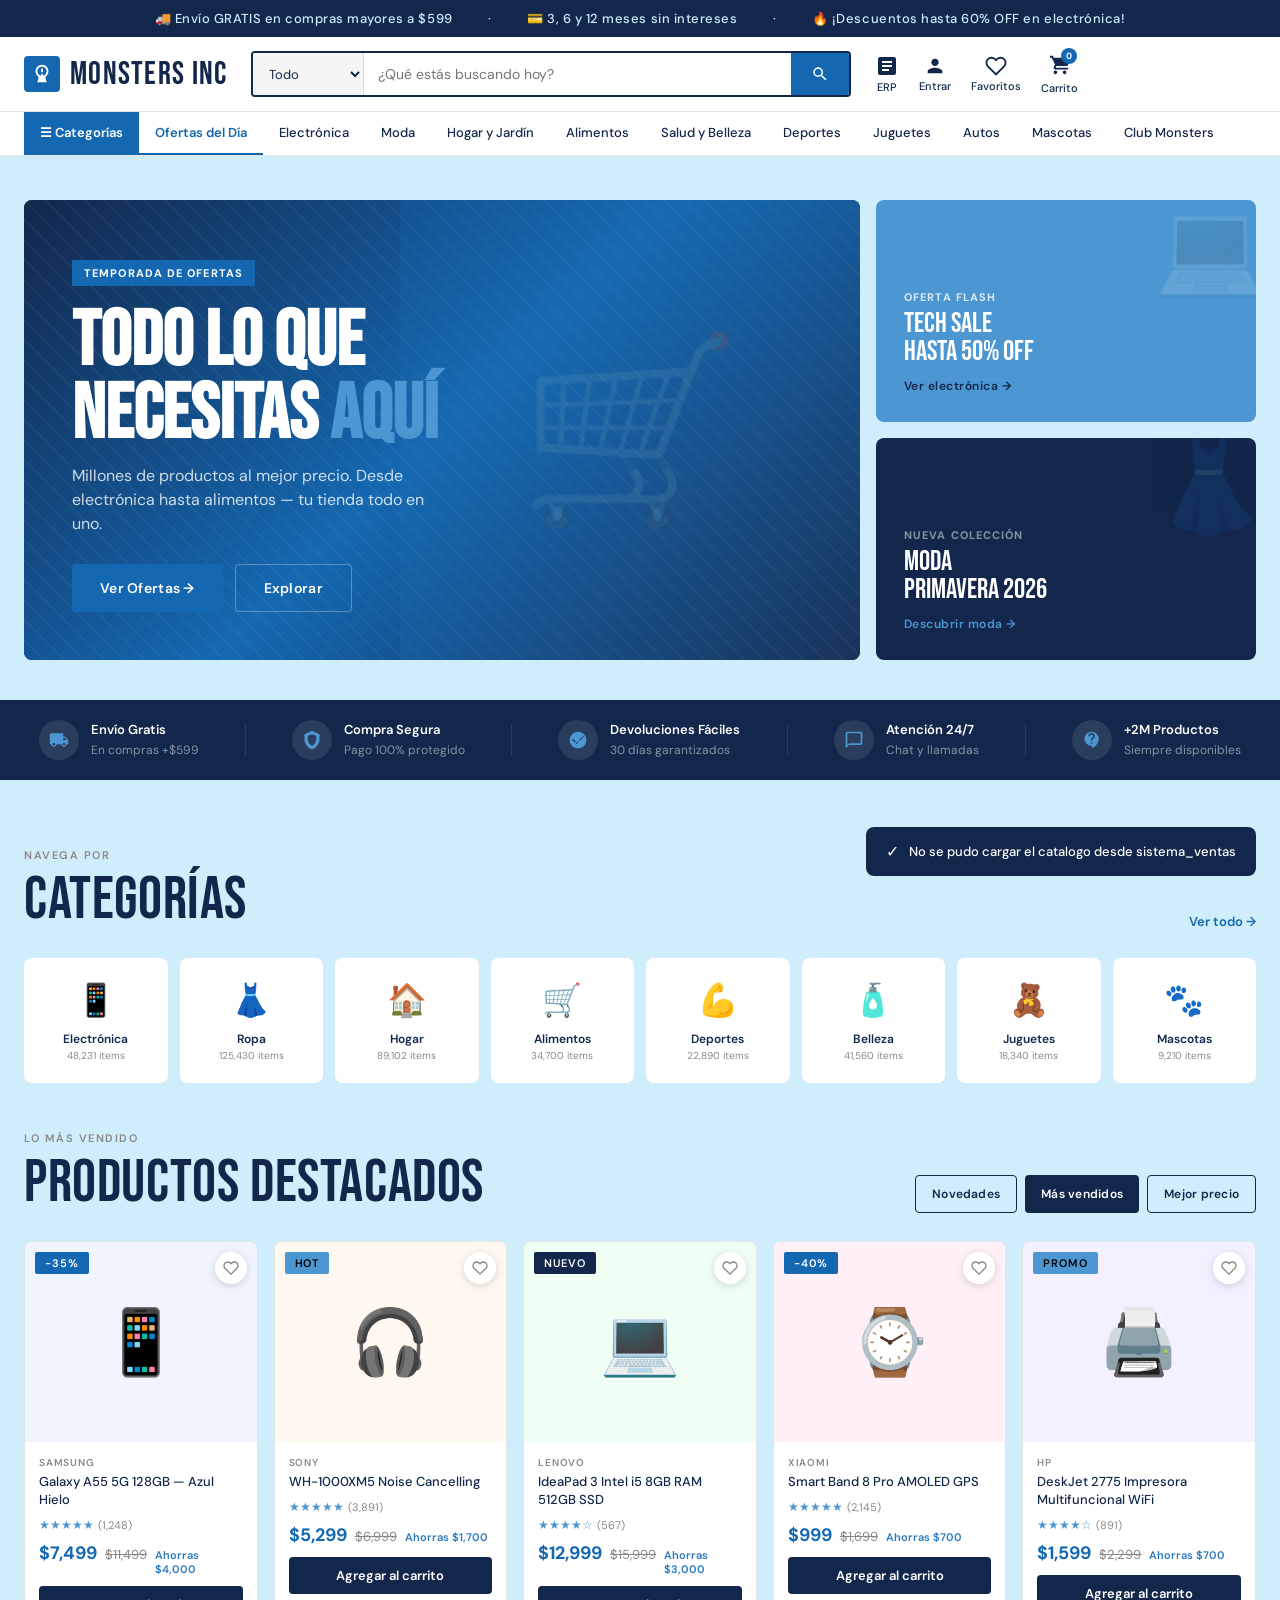
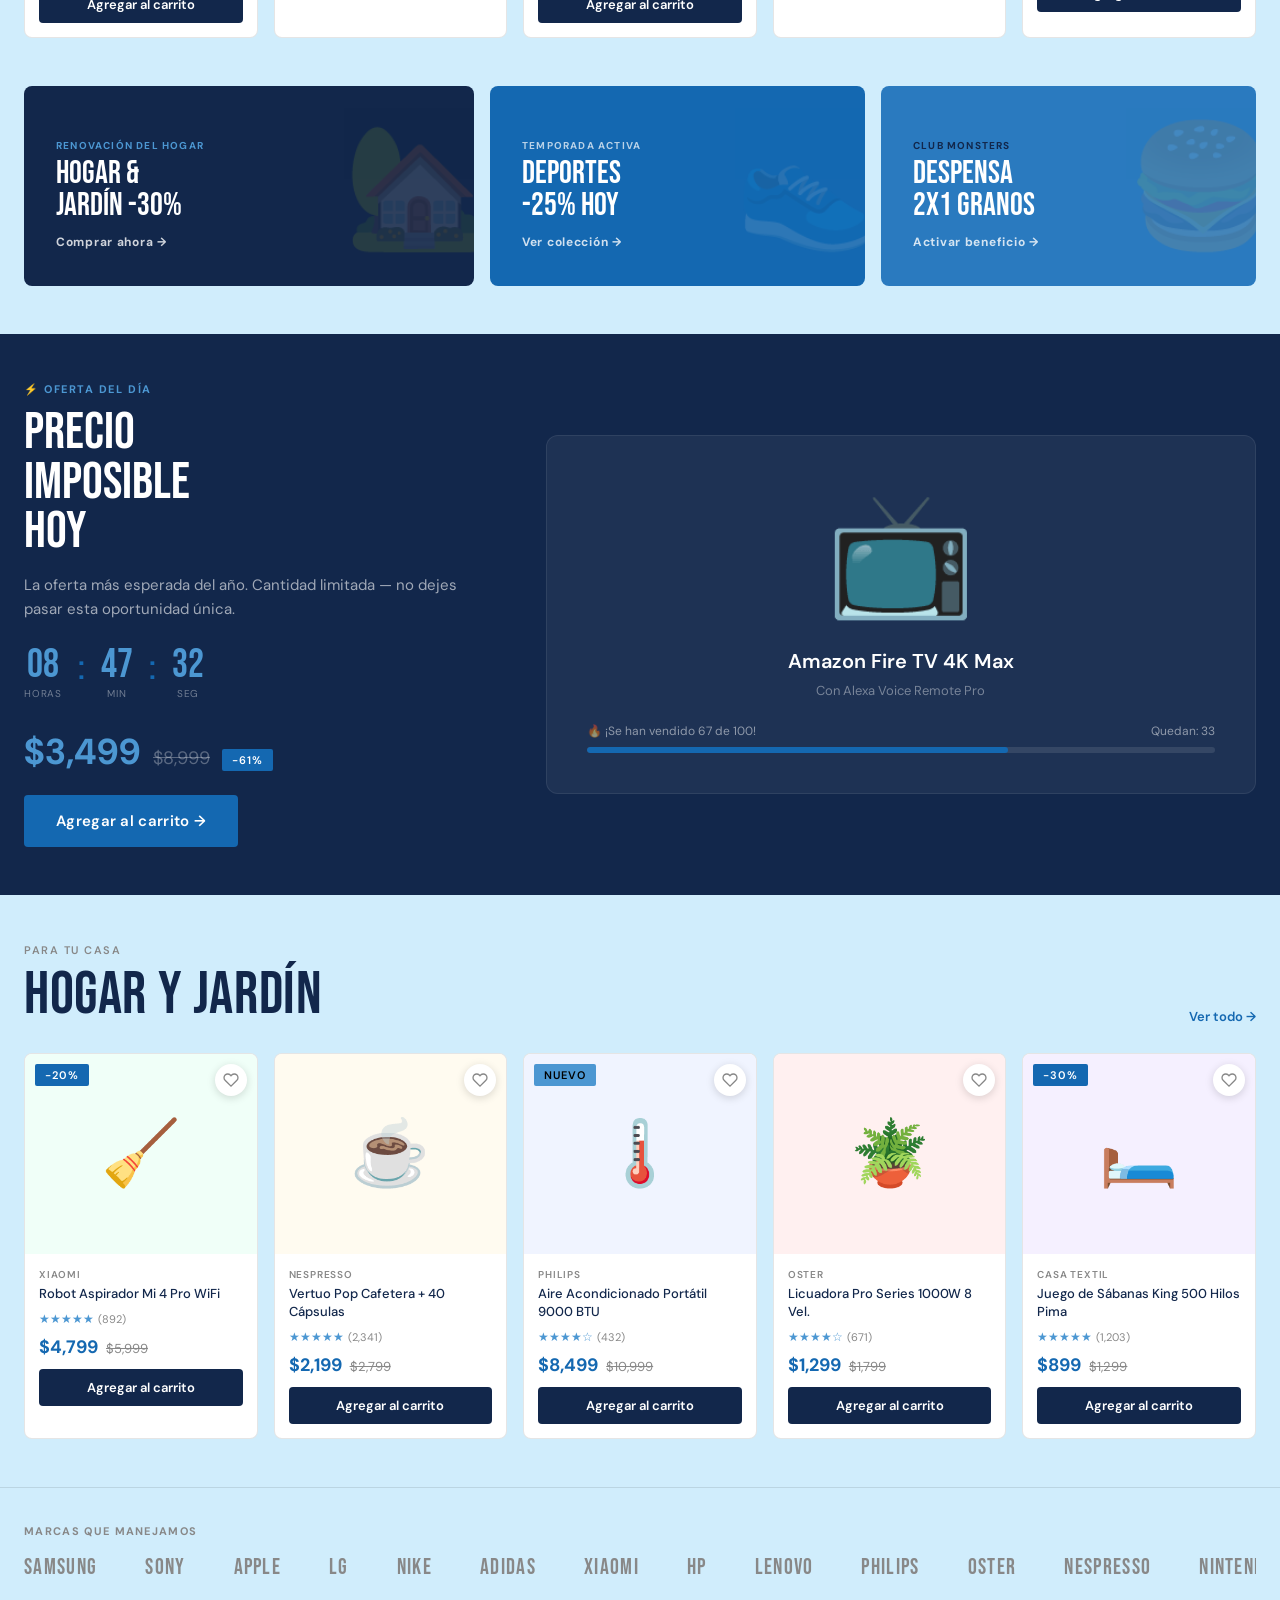
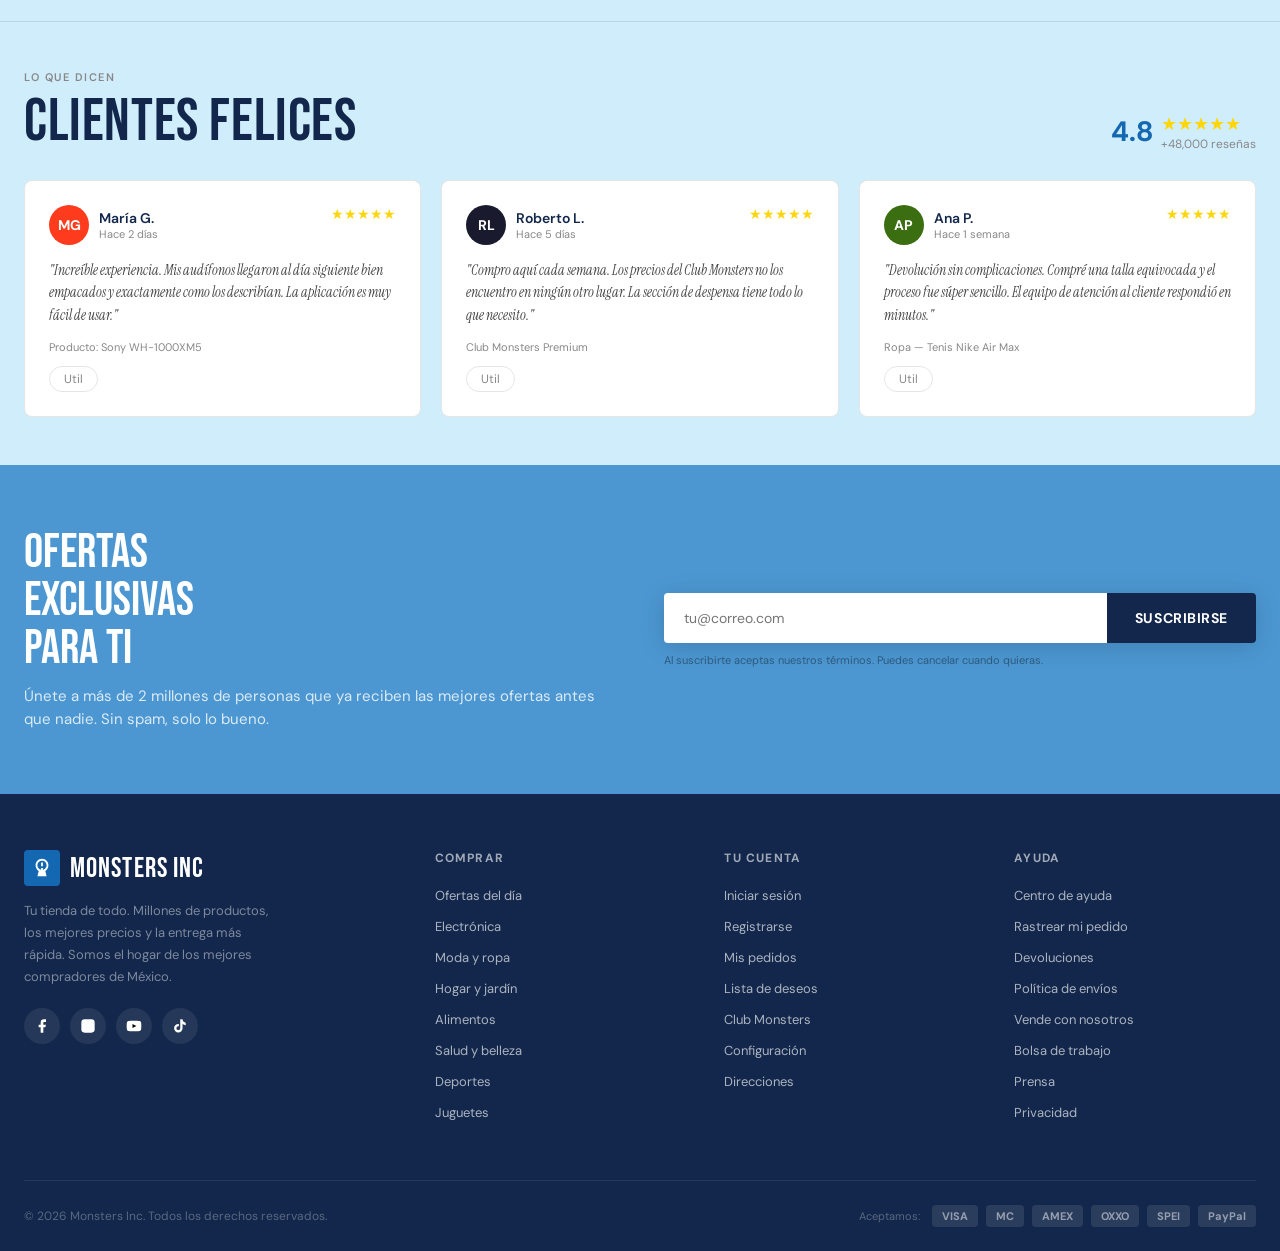
==== commit 5ffa1a68: "integro tienda con erp" ====
--- a/tienda-de-Monsters-Inc/index.html
+++ b/tienda-de-Monsters-Inc/index.html
@@ -47,9 +47,9 @@
         </button>
       </div>
       <div class="nav-actions">
-        <a href="sistema_interno.php" class="nav-action" style="text-decoration:none;color:inherit;">
+        <a href="../ERP-Monsters-Inc/" class="nav-action" style="text-decoration:none;color:inherit;">
           <svg viewBox="0 0 24 24" fill="currentColor" style="width:24px;height:24px;"><path d="M19 3H5c-1.1 0-2 .9-2 2v14c0 1.1.9 2 2 2h14c1.1 0 2-.9 2-2V5c0-1.1-.9-2-2-2zm-5 14H7v-2h7v2zm3-4H7v-2h10v2zm0-4H7V7h10v2z"/></svg>
-          <span>Admin</span>
+          <span>ERP</span>
         </a>
         <div class="nav-action" onclick="showToast('Iniciando sesión...')">
           <svg viewBox="0 0 24 24" fill="currentColor"><path d="M12 12c2.21 0 4-1.79 4-4s-1.79-4-4-4-4 1.79-4 4 1.79 4 4 4zm0 2c-2.67 0-8 1.34-8 4v2h16v-2c0-2.66-5.33-4-8-4z"/></svg>
@@ -603,4 +603,4 @@
 
 </script>
 </body>
-</html>+</html>
